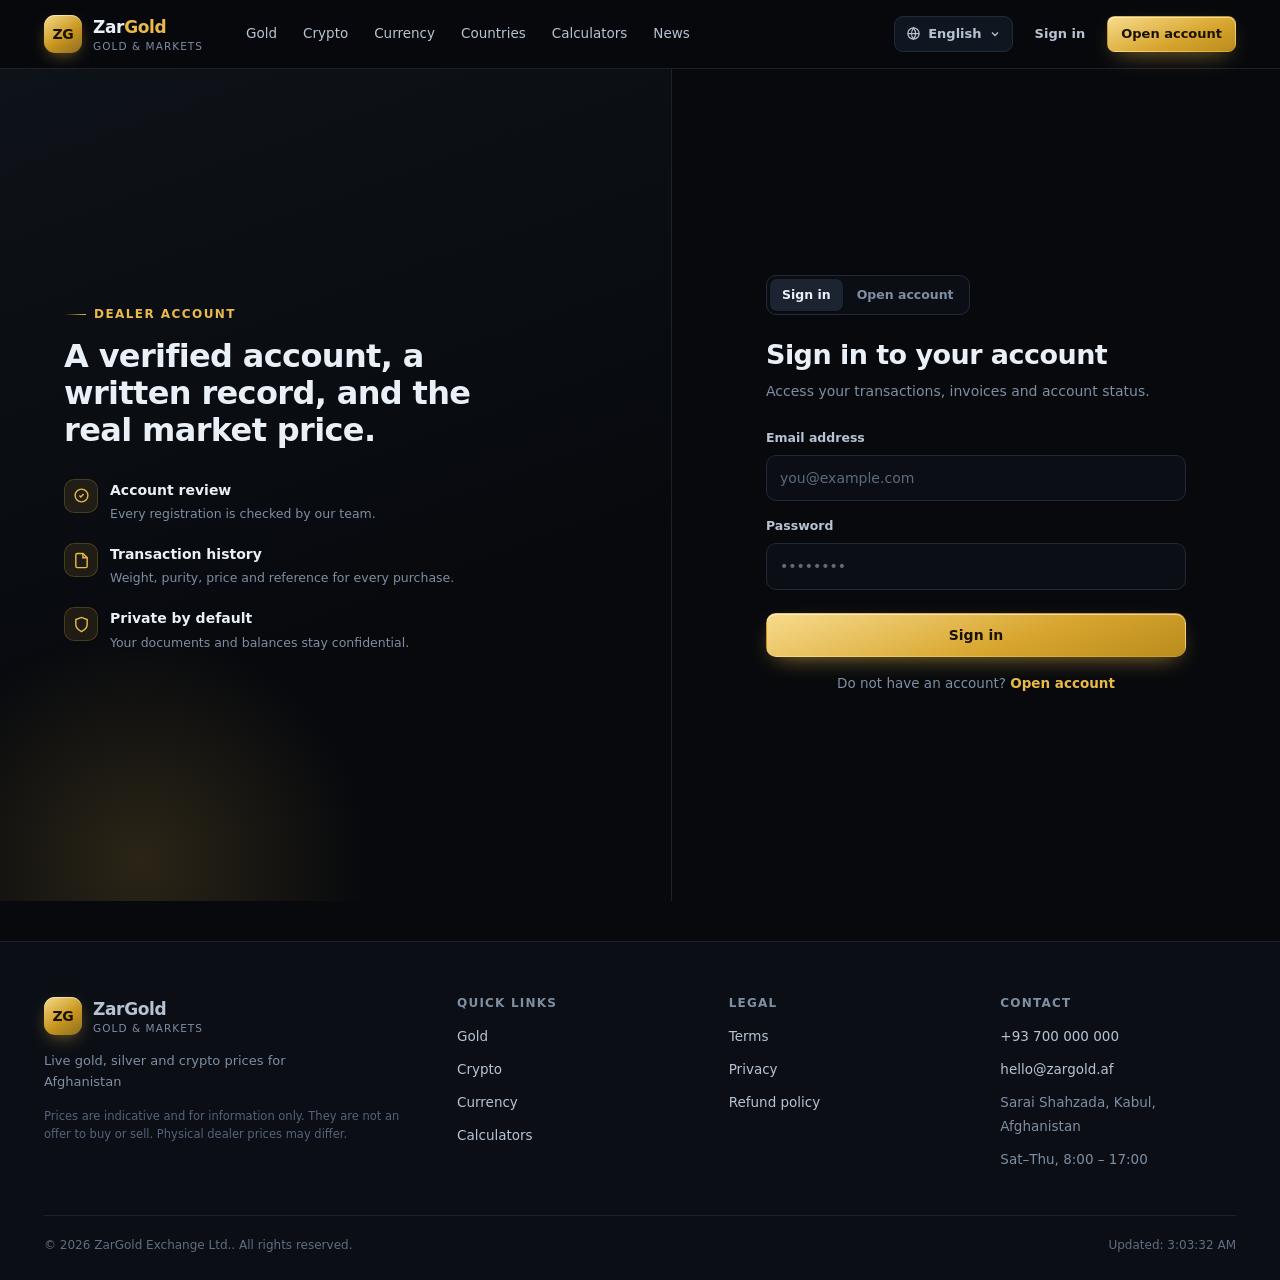
==== account.html @ 8da39511 "Zargold" ====
<!DOCTYPE html>
<html lang="en" dir="ltr">
<head>
<meta charset="utf-8">
<meta name="viewport" content="width=device-width, initial-scale=1">
<title>My Account — ZarGold</title>
<meta name="description" content="Sign in to your ZarGold dealer account to view transactions, invoices and account status.">
<meta name="theme-color" content="#07090D">
<link rel="icon" href="data:image/svg+xml,<svg xmlns='http://www.w3.org/2000/svg' viewBox='0 0 100 100'><rect width='100' height='100' rx='24' fill='%23E9B949'/><text x='50' y='70' font-size='54' text-anchor='middle' font-family='Segoe UI' font-weight='700' fill='%231A1200'>ZG</text></svg>">
<link rel="stylesheet" href="assets/css/app.css">
</head>
<body>

<div id="hdr"></div>

<!-- ============ AUTH ============ -->
<section class="auth" id="authView" hidden>
  <div class="auth__side">
    <div style="max-width:420px;position:relative;z-index:1">
      <div class="eyebrow" id="authEyebrow">Dealer account</div>
      <h2 style="font-size:32px;line-height:1.15;margin-block-end:14px" id="authSideTitle">A verified account, a written record, and the real market price.</h2>
      <div style="margin-block-start:30px">
        <div class="auth__feature">
          <i><svg width="17" height="17" viewBox="0 0 24 24" fill="none" stroke="currentColor" stroke-width="2"><path d="M9 12l2 2 4-4"/><circle cx="12" cy="12" r="9"/></svg></i>
          <div><b id="asF1t">Account review</b><span id="asF1s">Every registration is checked by our team.</span></div>
        </div>
        <div class="auth__feature">
          <i><svg width="17" height="17" viewBox="0 0 24 24" fill="none" stroke="currentColor" stroke-width="2"><path d="M14 2H6a2 2 0 00-2 2v16a2 2 0 002 2h12a2 2 0 002-2V8z"/><path d="M14 2v6h6"/></svg></i>
          <div><b id="asF2t">Transaction history</b><span id="asF2s">Weight, purity, price and reference for every purchase.</span></div>
        </div>
        <div class="auth__feature">
          <i><svg width="17" height="17" viewBox="0 0 24 24" fill="none" stroke="currentColor" stroke-width="2"><path d="M12 22s8-4 8-10V5l-8-3-8 3v7c0 6 8 10 8 10z"/></svg></i>
          <div><b id="asF3t">Private by default</b><span id="asF3s">Your documents and balances stay confidential.</span></div>
        </div>
      </div>
    </div>
  </div>
  <div class="auth__main">
    <div class="auth-card">
      <div class="tabs" id="authTabs" style="margin-block-end:24px">
        <button data-mode="signin" class="is-active" id="tabSignin">Sign in</button>
        <button data-mode="register" id="tabRegister">Register</button>
      </div>
      <h1 id="authTitle">Sign in to your account</h1>
      <p id="authSub">Access your transactions, invoices and account status.</p>
      <div id="authAlert"></div>
      <form id="authForm" autocomplete="on"></form>
      <div id="authHint"></div>
    </div>
  </div>
</section>

<!-- ============ DASHBOARD ============ -->
<section class="shell" id="dashView" hidden>
  <aside class="side">
    <div class="side__label" id="sideLabel">Account</div>
    <a href="account.html" class="is-active" id="sideDash">Overview</a>
    <a href="account.html#history" id="sideHistory">Transactions</a>
    <a href="index.html" id="sidePrices">Live prices</a>
    <div class="spacer" style="flex:1"></div>
    <a href="#" id="sideLogout">Sign out</a>
  </aside>
  <main class="main">
    <div class="page-head">
      <div>
        <h1 id="dashTitle">My account</h1>
        <p id="dashWelcome"></p>
      </div>
      <div id="dashHeadRight"></div>
    </div>

    <div id="dashAlert" style="margin-block-end:20px"></div>

    <div class="kpis" id="dashKpis"></div>

    <div class="panel" id="history">
      <div class="panel__head">
        <span class="panel__title" id="historyTitle">Transaction history</span>
        <span class="muted" style="font-size:12.5px" id="historyCount"></span>
      </div>
      <div class="tbl-wrap">
        <table class="tbl">
          <thead><tr id="txHead"></tr></thead>
          <tbody id="txBody"></tbody>
        </table>
      </div>
    </div>
  </main>
</section>

<!-- ============ MODAL ============ -->
<div class="modal-root" id="modalRoot">
  <div class="modal" id="modalBox"></div>
</div>

<div id="ftr"></div>

<script src="assets/js/config.js"></script>
<script src="assets/js/i18n.js"></script>
<script src="assets/js/prices.js"></script>
<script src="assets/js/store.js"></script>
<script src="assets/js/ui.js"></script>
<script src="assets/js/account.js"></script>
</body>
</html>
---- assets/css/app.css ----
/* ============================================================================
   ZARGOLD — DESIGN SYSTEM
   Dark "trading terminal meets bullion dealer" theme.
   Logical properties throughout, so Pashto/Dari RTL mirrors automatically.
   ========================================================================== */

/* ---------- tokens -------------------------------------------------------- */
:root {
  --bg:        #07090D;
  --bg-soft:   #0B0F15;
  --surface:   #10161F;
  --surface-2: #151D28;
  --surface-3: #1B2430;
  --line:      #212B38;
  --line-soft: #1A222D;

  --text:      #EAF0F8;
  --text-2:    #B7C3D2;
  --muted:     #7E8EA3;

  --gold:      #E9B949;
  --gold-2:    #F7DB8C;
  --gold-deep: #8C6D22;
  --gold-glow: rgba(233, 185, 73, .16);

  --up:        #2FBF71;
  --down:      #E5484D;
  --warn:      #F5A524;
  --info:      #4C8DFF;

  --r-sm: 8px;
  --r:    14px;
  --r-lg: 20px;
  --r-xl: 28px;

  --shadow-1: 0 1px 2px rgba(0,0,0,.4);
  --shadow-2: 0 10px 30px -12px rgba(0,0,0,.7);
  --shadow-3: 0 30px 80px -30px rgba(0,0,0,.9);

  --font: "Segoe UI Variable Display", "Segoe UI", Inter, system-ui, -apple-system, Roboto, Arial, sans-serif;
  --font-rtl: "Segoe UI", Tahoma, "Noto Naskh Arabic", Arial, sans-serif;
  --mono: "Cascadia Mono", "Consolas", ui-monospace, monospace;

  --maxw: 1240px;
  --hdr-h: 68px;
}

/* ---------- reset --------------------------------------------------------- */
*, *::before, *::after { box-sizing: border-box; }
html { -webkit-text-size-adjust: 100%; scroll-behavior: smooth; }
body {
  margin: 0;
  background: var(--bg);
  color: var(--text);
  font-family: var(--font);
  font-size: 15px;
  line-height: 1.6;
  -webkit-font-smoothing: antialiased;
  overflow-x: hidden;
}
html[dir="rtl"] body { font-family: var(--font-rtl); line-height: 1.85; }
img, svg { display: block; max-width: 100%; }
[hidden] { display: none !important; }
a { color: inherit; text-decoration: none; }
button, input, select, textarea { font: inherit; color: inherit; }
h1, h2, h3, h4 { margin: 0; line-height: 1.2; font-weight: 650; letter-spacing: -.02em; }
p { margin: 0; }
::selection { background: var(--gold); color: #101010; }

/* ---------- layout -------------------------------------------------------- */
.wrap { width: 100%; max-width: var(--maxw); margin-inline: auto; padding-inline: 24px; }
.section { padding-block: 84px; position: relative; }
.section--tight { padding-block: 56px; }
.section__head { margin-block-end: 36px; max-width: 660px; }
.section__head--center { margin-inline: auto; text-align: center; }
.eyebrow {
  display: inline-flex; align-items: center; gap: 8px;
  font-size: 12px; font-weight: 700; letter-spacing: .12em; text-transform: uppercase;
  color: var(--gold); margin-block-end: 14px;
}
.eyebrow::before {
  content: ""; width: 22px; height: 1px; background: linear-gradient(90deg, transparent, var(--gold));
}
html[dir="rtl"] .eyebrow::before { background: linear-gradient(270deg, transparent, var(--gold)); }
.h2 { font-size: clamp(26px, 3.2vw, 38px); }
.lead { color: var(--muted); margin-block-start: 12px; font-size: 15.5px; }

.grid { display: grid; gap: 18px; }
.grid--2 { grid-template-columns: repeat(2, minmax(0,1fr)); }
.grid--3 { grid-template-columns: repeat(3, minmax(0,1fr)); }
.grid--4 { grid-template-columns: repeat(4, minmax(0,1fr)); }

.row { display: flex; align-items: center; gap: 10px; }
.between { display: flex; align-items: center; justify-content: space-between; gap: 12px; }
.wrapflex { flex-wrap: wrap; }
.muted { color: var(--muted); }
.mono { font-family: var(--mono); font-variant-numeric: tabular-nums; }
.up { color: var(--up); }
.down { color: var(--down); }
.spacer { flex: 1; }

/* ---------- header -------------------------------------------------------- */
.hdr {
  position: sticky; top: 0; z-index: 60;
  background: rgba(7,9,13,.72);
  backdrop-filter: blur(18px) saturate(140%);
  -webkit-backdrop-filter: blur(18px) saturate(140%);
  border-block-end: 1px solid var(--line-soft);
}
.hdr__inner {
  height: var(--hdr-h);
  display: flex; align-items: center; gap: 20px;
}
.brand { display: flex; align-items: center; gap: 11px; flex-shrink: 0; }
.brand__mark {
  width: 38px; height: 38px; border-radius: 11px;
  background: linear-gradient(145deg, #F7DB8C, #C9971F 55%, #8C6D22);
  color: #1A1200; font-weight: 800; font-size: 14px; letter-spacing: -.02em;
  display: grid; place-items: center;
  box-shadow: 0 6px 18px -6px rgba(233,185,73,.6), inset 0 1px 0 rgba(255,255,255,.5);
}
.brand__name { font-weight: 700; font-size: 17px; letter-spacing: -.02em; }
.brand__name span { color: var(--gold); }
.brand__sub { font-size: 10.5px; color: var(--muted); letter-spacing: .1em; text-transform: uppercase; margin-block-start: -3px; }

.nav { display: flex; align-items: center; gap: 4px; margin-inline-start: 12px; }
.nav a {
  padding: 8px 11px; border-radius: 9px; font-size: 13.5px; font-weight: 500;
  color: var(--text-2); transition: background .18s, color .18s;
}
.nav a:hover { background: var(--surface-2); color: var(--text); }
.nav a.is-active { color: var(--gold); background: rgba(233,185,73,.08); }

.hdr__actions { display: flex; align-items: center; gap: 8px; margin-inline-start: auto; }

.langswitch { position: relative; }
.langswitch__btn {
  display: flex; align-items: center; gap: 7px;
  background: var(--surface); border: 1px solid var(--line); color: var(--text-2);
  padding: 7px 11px; border-radius: 9px; cursor: pointer; font-size: 13px; font-weight: 600;
  transition: border-color .18s, color .18s;
}
.langswitch__btn:hover { border-color: #33404F; color: var(--text); }
.langswitch__menu {
  position: absolute; inset-block-start: calc(100% + 8px); inset-inline-end: 0;
  background: var(--surface-2); border: 1px solid var(--line); border-radius: 12px;
  padding: 6px; min-width: 150px; box-shadow: var(--shadow-3);
  opacity: 0; visibility: hidden; transform: translateY(-6px);
  transition: all .16s ease; z-index: 70;
}
.langswitch.is-open .langswitch__menu { opacity: 1; visibility: visible; transform: none; }
.langswitch__menu button {
  display: flex; width: 100%; align-items: center; justify-content: space-between;
  background: none; border: 0; padding: 8px 10px; border-radius: 8px;
  color: var(--text-2); cursor: pointer; font-size: 13.5px; text-align: start;
}
.langswitch__menu button:hover { background: var(--surface-3); color: var(--text); }
.langswitch__menu button[aria-current="true"] { color: var(--gold); }

.menu-btn { display: none; background: var(--surface); border: 1px solid var(--line); border-radius: 9px; width: 40px; height: 38px; cursor: pointer; color: var(--text); }
.menu-btn svg { margin: auto; }

.mobile-nav { display: none; }

/* ---------- buttons ------------------------------------------------------- */
.btn {
  display: inline-flex; align-items: center; justify-content: center; gap: 8px;
  padding: 10px 18px; border-radius: 10px; border: 1px solid transparent;
  font-size: 14px; font-weight: 620; cursor: pointer; white-space: nowrap;
  transition: transform .15s, box-shadow .2s, background .2s, border-color .2s;
}
.btn:active { transform: translateY(1px); }
.btn--gold {
  background: linear-gradient(160deg, #F7DB8C, #D8A62F 60%, #B98C1C);
  color: #1A1200; box-shadow: 0 8px 24px -10px rgba(233,185,73,.75), inset 0 1px 0 rgba(255,255,255,.55);
}
.btn--gold:hover { box-shadow: 0 12px 30px -10px rgba(233,185,73,.9), inset 0 1px 0 rgba(255,255,255,.6); }
.btn--ghost { background: var(--surface); border-color: var(--line); color: var(--text); }
.btn--ghost:hover { background: var(--surface-2); border-color: #33404F; }
.btn--quiet { background: transparent; color: var(--text-2); border-color: transparent; padding: 8px 12px; }
.btn--quiet:hover { color: var(--text); background: var(--surface-2); }
.btn--sm { padding: 7px 13px; font-size: 13px; border-radius: 8px; }
.btn--danger { background: rgba(229,72,77,.12); color: #FF8A8D; border-color: rgba(229,72,77,.3); }
.btn--danger:hover { background: rgba(229,72,77,.2); }
.btn--ok { background: rgba(47,191,113,.12); color: #5BE39A; border-color: rgba(47,191,113,.3); }
.btn--ok:hover { background: rgba(47,191,113,.2); }
.btn--block { width: 100%; }
.btn[disabled] { opacity: .45; pointer-events: none; }

/* ---------- hero ---------------------------------------------------------- */
.hero { position: relative; padding-block: 74px 56px; overflow: hidden; }
.hero__glow {
  position: absolute; inset-block-start: -280px; inset-inline-start: 50%;
  width: 900px; height: 700px; transform: translateX(-50%);
  background: radial-gradient(circle at 50% 50%, rgba(233,185,73,.20), rgba(233,185,73,.05) 42%, transparent 68%);
  pointer-events: none; filter: blur(10px);
}
html[dir="rtl"] .hero__glow { transform: translateX(50%); }
.hero__grid {
  position: absolute; inset: 0;
  background-image: linear-gradient(rgba(255,255,255,.028) 1px, transparent 1px),
                    linear-gradient(90deg, rgba(255,255,255,.028) 1px, transparent 1px);
  background-size: 64px 64px;
  mask-image: radial-gradient(ellipse 80% 60% at 50% 0%, #000 20%, transparent 75%);
  -webkit-mask-image: radial-gradient(ellipse 80% 60% at 50% 0%, #000 20%, transparent 75%);
  pointer-events: none;
}
.hero .wrap { position: relative; }
.hero__inner { display: grid; grid-template-columns: 1.06fr .94fr; gap: 54px; align-items: center; }
.hero__content { max-width: 760px; }

/* live market widget in the hero */
.hero__visual { position: relative; padding-block-end: 30px; }
.hv {
  position: relative;
  background: linear-gradient(180deg, rgba(21,29,40,.92), rgba(9,12,17,.96));
  border: 1px solid var(--line); border-radius: 22px; padding: 20px;
  box-shadow: var(--shadow-3);
  animation: floatIn .8s cubic-bezier(.2,.7,.3,1) both;
}
@keyframes floatIn { from { transform: translateY(22px) scale(.985); } }
.hv__head { display: flex; align-items: center; justify-content: space-between; }
.hv__sym { font-size: 11.5px; letter-spacing: .1em; color: var(--muted); font-weight: 700; }
.hv__live { display: inline-flex; align-items: center; gap: 6px; font-size: 10.5px; color: #7FE7AE; font-weight: 700; letter-spacing: .08em; }
.hv__price { font-size: 36px; font-weight: 750; letter-spacing: -.045em; margin-block-start: 10px; font-variant-numeric: tabular-nums; }
.hv__sub { font-size: 12px; color: var(--muted); }
.hv__chart { height: 96px; margin-block: 14px 10px; }
.hv__rows { border-block-start: 1px solid var(--line-soft); padding-block-start: 12px; display: flex; flex-direction: column; gap: 10px; }
.hv__row { display: flex; align-items: center; justify-content: space-between; font-size: 13px; }
.hv__row span:first-child { color: var(--muted); }
.hv__row b { font-weight: 650; font-variant-numeric: tabular-nums; }
.hv__badge {
  position: static; margin-block-start: 14px;
  display: flex; align-items: center; gap: 9px;
  background: rgba(47,191,113,.07); border: 1px solid rgba(47,191,113,.18); border-radius: 11px;
  padding: 9px 12px; font-size: 12px; font-weight: 600;
}
.hv__badge i { width: 26px; height: 26px; border-radius: 50%; display: grid; place-items: center; background: rgba(47,191,113,.14); color: #5BE39A; font-style: normal; }
.hv__badge small { display: block; font-weight: 500; color: var(--muted); font-size: 10.5px; }
.badge-live {
  display: inline-flex; align-items: center; gap: 9px;
  padding: 6px 14px 6px 10px; border-radius: 999px;
  background: rgba(47,191,113,.08); border: 1px solid rgba(47,191,113,.22);
  color: #7FE7AE; font-size: 12.5px; font-weight: 600; margin-block-end: 22px;
}
.pulse { width: 7px; height: 7px; border-radius: 50%; background: var(--up); position: relative; }
.pulse::after {
  content: ""; position: absolute; inset: -4px; border-radius: 50%;
  border: 1px solid var(--up); opacity: .6; animation: ring 2s ease-out infinite;
}
@keyframes ring { 0% { transform: scale(.6); opacity: .8; } 100% { transform: scale(1.6); opacity: 0; } }

.hero h1 {
  font-size: clamp(32px, 5vw, 58px); line-height: 1.08; letter-spacing: -.035em;
  font-weight: 700; margin-block-end: 20px;
}
.hero h1 em {
  font-style: normal;
  background: linear-gradient(180deg, #F7DB8C 10%, #D8A62F 90%);
  -webkit-background-clip: text; background-clip: text; color: transparent;
}
html[dir="rtl"] .hero h1 em { display: block; }
.hero__sub { color: var(--text-2); font-size: 16.5px; max-width: 620px; }
.hero__cta { display: flex; gap: 12px; flex-wrap: wrap; margin-block-start: 30px; }

.stats { display: grid; grid-template-columns: repeat(4, 1fr); gap: 1px; margin-block-start: 52px; background: var(--line-soft); border: 1px solid var(--line-soft); border-radius: var(--r-lg); overflow: hidden; }
.stat { background: var(--bg-soft); padding: 20px 22px; }
.stat__v { font-size: 26px; font-weight: 700; letter-spacing: -.03em; color: var(--text); }
.stat__v em { font-style: normal; color: var(--gold); }
.stat__l { font-size: 12px; color: var(--muted); margin-block-start: 2px; }

/* ---------- ticker -------------------------------------------------------- */
.ticker {
  border-block: 1px solid var(--line-soft);
  background: var(--bg-soft);
  overflow: hidden; position: relative;
}
.ticker__track { display: flex; gap: 0; width: max-content; animation: slide 42s linear infinite; }
.ticker:hover .ticker__track { animation-play-state: paused; }
@keyframes slide { to { transform: translateX(-50%); } }
html[dir="rtl"] .ticker__track { animation-name: slide-rtl; }
@keyframes slide-rtl { to { transform: translateX(50%); } }
.tick {
  display: flex; align-items: center; gap: 9px;
  padding: 11px 22px; border-inline-end: 1px solid var(--line-soft);
  font-size: 13px; white-space: nowrap;
}
.tick__sym { color: var(--muted); font-weight: 600; font-size: 12px; letter-spacing: .04em; }
.tick__val { font-weight: 650; font-variant-numeric: tabular-nums; }
.tick__chg { font-size: 12px; font-weight: 600; }

/* ---------- cards --------------------------------------------------------- */
.card {
  background: linear-gradient(180deg, var(--surface), var(--bg-soft));
  border: 1px solid var(--line); border-radius: var(--r-lg);
  padding: 22px; position: relative; overflow: hidden;
  transition: border-color .22s, transform .22s, box-shadow .22s;
}
.card:hover { border-color: #2C3849; transform: translateY(-2px); box-shadow: var(--shadow-2); }
.card--flat { background: var(--surface); }
.card--flat:hover { transform: none; }

.metal { padding: 20px; }
.metal__top { display: flex; align-items: flex-start; justify-content: space-between; gap: 12px; }
.metal__id { display: flex; align-items: center; gap: 11px; }
.metal__icon {
  width: 40px; height: 40px; border-radius: 12px; display: grid; place-items: center;
  font-weight: 700; font-size: 15px; color: #12100A;
  background: linear-gradient(150deg, #F7DB8C, #C9971F);
  box-shadow: inset 0 1px 0 rgba(255,255,255,.5);
}
.metal__code { font-size: 12px; color: var(--muted); letter-spacing: .06em; font-weight: 600; }
.metal__name { font-size: 15px; font-weight: 650; }
.metal__price { font-size: 26px; font-weight: 700; letter-spacing: -.03em; margin-block-start: 18px; font-variant-numeric: tabular-nums; }
.metal__unit { font-size: 12.5px; color: var(--muted); margin-block-start: 1px; }
.metal__spark { margin-block: 14px 12px; height: 46px; }
.metal__foot { display: flex; gap: 14px; padding-block-start: 12px; border-block-start: 1px solid var(--line-soft); font-size: 12.5px; }
.metal__foot div { display: flex; flex-direction: column; gap: 1px; }
.metal__foot span { color: var(--muted); font-size: 11px; }

.chip {
  display: inline-flex; align-items: center; gap: 5px;
  padding: 3px 9px; border-radius: 999px; font-size: 12px; font-weight: 650;
  font-variant-numeric: tabular-nums;
}
.chip--up { background: rgba(47,191,113,.1); color: #5BE39A; }
.chip--down { background: rgba(229,72,77,.1); color: #FF8A8D; }

/* ---------- panels & tables ---------------------------------------------- */
.panel {
  background: var(--surface); border: 1px solid var(--line);
  border-radius: var(--r-lg); overflow: hidden;
}
.panel__head {
  display: flex; align-items: center; justify-content: space-between; gap: 14px;
  padding: 16px 20px; border-block-end: 1px solid var(--line-soft);
}
.panel__title { font-size: 15px; font-weight: 650; }
.panel__body { padding: 20px; }

.tabs { display: inline-flex; background: var(--bg-soft); border: 1px solid var(--line); border-radius: 10px; padding: 3px; gap: 2px; }
.tabs button {
  background: none; border: 0; padding: 6px 12px; border-radius: 7px; cursor: pointer;
  font-size: 12.5px; font-weight: 600; color: var(--muted); transition: all .16s;
}
.tabs button:hover { color: var(--text); }
.tabs button.is-active { background: var(--surface-3); color: var(--text); box-shadow: var(--shadow-1); }

.tbl-wrap { overflow-x: auto; }
table.tbl { width: 100%; border-collapse: collapse; font-size: 13.5px; }
table.tbl th {
  text-align: start; font-size: 11px; font-weight: 700; letter-spacing: .07em;
  text-transform: uppercase; color: var(--muted);
  padding: 12px 16px; border-block-end: 1px solid var(--line-soft);
  white-space: nowrap; background: var(--bg-soft);
}
table.tbl td { padding: 13px 16px; border-block-end: 1px solid var(--line-soft); vertical-align: middle; }
table.tbl tr:last-child td { border-block-end: 0; }
table.tbl tbody tr { transition: background .14s; }
table.tbl tbody tr:hover { background: rgba(255,255,255,.022); }
table.tbl .num { text-align: end; font-variant-numeric: tabular-nums; white-space: nowrap; }

.coin { display: flex; align-items: center; gap: 10px; }
.coin__ic {
  width: 30px; height: 30px; border-radius: 50%; display: grid; place-items: center;
  font-size: 13px; font-weight: 700; color: #fff; flex-shrink: 0;
}
.coin__n { font-weight: 600; }
.coin__c { font-size: 11.5px; color: var(--muted); }

/* ---------- chart --------------------------------------------------------- */
.chart { width: 100%; height: 260px; }
.chart__grid line { stroke: rgba(255,255,255,.05); stroke-width: 1; }
.chart__area { fill: url(#goldFade); }
.chart__line { fill: none; stroke: var(--gold); stroke-width: 2; stroke-linecap: round; stroke-linejoin: round; }
.chart__dot { fill: var(--gold); }
.chart__labels text { fill: var(--muted); font-size: 10px; }

/* ---------- calculator ---------------------------------------------------- */
.calc { display: grid; grid-template-columns: 1fr 1fr; gap: 0; overflow: hidden; }
.calc__form { padding: 28px; }
.calc__out {
  padding: 28px; display: flex; flex-direction: column; justify-content: center;
  background: linear-gradient(150deg, rgba(233,185,73,.09), rgba(233,185,73,.02));
  border-inline-start: 1px solid var(--line);
}
.calc__label { font-size: 12px; color: var(--muted); letter-spacing: .06em; text-transform: uppercase; }
.calc__value { font-size: 34px; font-weight: 700; letter-spacing: -.03em; color: var(--gold-2); font-variant-numeric: tabular-nums; }
.calc__hint { font-size: 12.5px; color: var(--muted); margin-block-start: 8px; }

/* ---------- forms --------------------------------------------------------- */
.field { display: flex; flex-direction: column; gap: 7px; margin-block-end: 15px; }
.field label { font-size: 12.5px; font-weight: 600; color: var(--text-2); }
.input, select.input, textarea.input {
  background: var(--bg-soft); border: 1px solid var(--line); border-radius: 10px;
  padding: 11px 13px; font-size: 14px; color: var(--text); width: 100%;
  transition: border-color .16s, box-shadow .16s;
}
.input:focus { outline: none; border-color: var(--gold-deep); box-shadow: 0 0 0 3px rgba(233,185,73,.12); }
.input::placeholder { color: #5C6A7C; }
select.input { appearance: none; background-image: linear-gradient(45deg, transparent 50%, #7E8EA3 50%), linear-gradient(135deg, #7E8EA3 50%, transparent 50%); background-position: calc(100% - 18px) 50%, calc(100% - 13px) 50%; background-size: 5px 5px, 5px 5px; background-repeat: no-repeat; padding-inline-end: 34px; }
html[dir="rtl"] select.input { background-position: 18px 50%, 13px 50%; }
.field--row { display: grid; grid-template-columns: 1fr 1fr; gap: 12px; }

/* ---------- status pills -------------------------------------------------- */
.pill { display: inline-flex; align-items: center; gap: 6px; padding: 4px 10px; border-radius: 999px; font-size: 12px; font-weight: 650; white-space: nowrap; }
.pill i { width: 6px; height: 6px; border-radius: 50%; background: currentColor; }
.pill--pending { background: rgba(245,165,36,.1); color: #FFC46B; }
.pill--approved { background: rgba(47,191,113,.1); color: #5BE39A; }
.pill--rejected { background: rgba(229,72,77,.1); color: #FF8A8D; }
.pill--delivered, .pill--confirmed { background: rgba(76,141,255,.1); color: #8FB4FF; }
.pill--cancelled { background: rgba(126,142,163,.12); color: #9AA9BC; }

/* ---------- countries ----------------------------------------------------- */
.country {
  display: flex; align-items: center; gap: 13px; padding: 16px 18px;
  background: var(--surface); border: 1px solid var(--line); border-radius: var(--r);
  cursor: pointer; transition: all .18s;
}
.country:hover { border-color: #33404F; background: var(--surface-2); }
.country.is-active { border-color: var(--gold-deep); background: rgba(233,185,73,.06); }
.country__flag {
  width: 38px; height: 38px; flex-shrink: 0;
  display: grid; place-items: center;
  border-radius: 10px; background: var(--surface-3);
  border: 1px solid var(--line);
  font-size: 11px; font-weight: 700; letter-spacing: .06em; color: var(--text-2);
}
.country.is-active .country__flag { background: rgba(233,185,73,.12); border-color: rgba(233,185,73,.32); color: var(--gold); }
.country__n { font-weight: 600; font-size: 14px; }
.country__c { font-size: 11.5px; color: var(--muted); }
.country__p { margin-inline-start: auto; text-align: end; font-size: 13px; font-weight: 650; font-variant-numeric: tabular-nums; }
.country__p small { display: block; font-size: 10.5px; color: var(--muted); font-weight: 500; }

/* ---------- news ---------------------------------------------------------- */
.news { display: flex; flex-direction: column; height: 100%; }
.news__tag { font-size: 11px; font-weight: 700; letter-spacing: .08em; text-transform: uppercase; color: var(--gold); }
.news__h { font-size: 16.5px; font-weight: 650; margin-block: 10px 8px; line-height: 1.35; }
.news__p { font-size: 13.5px; color: var(--muted); flex: 1; }
.news__m { font-size: 12px; color: #5F6E80; margin-block-start: 16px; }
.news__img { height: 130px; border-radius: var(--r); margin-block-end: 16px; background: linear-gradient(135deg, #1B2430, #10161F); display: grid; place-items: center; color: var(--gold); opacity: .9; }

/* ---------- why / trust --------------------------------------------------- */
.why { padding: 24px; }
.why__ic {
  width: 42px; height: 42px; border-radius: 12px; display: grid; place-items: center;
  background: rgba(233,185,73,.09); border: 1px solid rgba(233,185,73,.18); color: var(--gold);
  margin-block-end: 16px;
}
.why__t { font-size: 15px; font-weight: 650; margin-block-end: 6px; }
.why__p { font-size: 13.5px; color: var(--muted); }

/* ---------- CTA band ------------------------------------------------------ */
.band {
  position: relative; overflow: hidden; border-radius: var(--r-xl);
  border: 1px solid rgba(233,185,73,.22);
  background: linear-gradient(130deg, rgba(233,185,73,.13), rgba(233,185,73,.03) 55%, transparent);
  padding: 52px; text-align: center;
}
.band::before {
  content: ""; position: absolute; inset-block-start: -180px; inset-inline-start: 50%;
  transform: translateX(-50%); width: 620px; height: 360px;
  background: radial-gradient(circle, rgba(233,185,73,.22), transparent 65%);
  pointer-events: none;
}
.band h2 { font-size: clamp(24px, 3.4vw, 36px); position: relative; }
.band p { color: var(--text-2); margin-block: 14px 26px; position: relative; }
.band .row { justify-content: center; position: relative; }

/* ---------- footer -------------------------------------------------------- */
.footer { border-block-start: 1px solid var(--line-soft); background: var(--bg-soft); padding-block: 54px 24px; margin-block-start: 40px; }
.footer__grid { display: grid; grid-template-columns: 1.6fr 1fr 1fr 1fr; gap: 36px; }
.footer h4 { font-size: 12px; letter-spacing: .1em; text-transform: uppercase; color: var(--muted); margin-block-end: 14px; font-weight: 700; }
.footer ul { list-style: none; padding: 0; margin: 0; display: flex; flex-direction: column; gap: 9px; }
.footer a { font-size: 13.5px; color: var(--text-2); transition: color .16s; }
.footer a:hover { color: var(--gold); }
.footer__about { font-size: 13px; color: var(--muted); margin-block: 14px 0; max-width: 300px; }
.footer__bar {
  margin-block-start: 44px; padding-block-start: 20px; border-block-start: 1px solid var(--line-soft);
  display: flex; justify-content: space-between; gap: 16px; flex-wrap: wrap;
  font-size: 12px; color: #5F6E80;
}
.disclaimer { font-size: 11.5px; color: #55637A; margin-block-start: 14px; max-width: 640px; line-height: 1.6; }

/* ---------- auth ---------------------------------------------------------- */
.auth {
  min-height: calc(100vh - var(--hdr-h)); display: grid; grid-template-columns: 1.05fr .95fr;
}
.auth__side {
  padding: 64px; position: relative; overflow: hidden;
  background: linear-gradient(160deg, #0E1319, #07090D 65%);
  border-inline-end: 1px solid var(--line-soft);
  display: flex; flex-direction: column; justify-content: center;
}
.auth__side::after {
  content: ""; position: absolute; inset-block-end: -220px; inset-inline-start: -120px;
  width: 520px; height: 520px; border-radius: 50%;
  background: radial-gradient(circle, rgba(233,185,73,.16), transparent 62%);
}
.auth__main { padding: 64px; display: flex; align-items: center; justify-content: center; }
.auth-card { width: 100%; max-width: 420px; }
.auth-card h1 { font-size: 27px; margin-block-end: 8px; }
.auth-card > p { color: var(--muted); font-size: 14px; margin-block-end: 26px; }
.auth__link { font-size: 13.5px; color: var(--muted); text-align: center; margin-block-start: 20px; }
.auth__link a { color: var(--gold); font-weight: 600; }
.auth__feature { display: flex; gap: 12px; margin-block-end: 18px; position: relative; z-index: 1; }
.auth__feature i {
  width: 34px; height: 34px; border-radius: 10px; flex-shrink: 0; display: grid; place-items: center;
  background: rgba(233,185,73,.1); color: var(--gold); border: 1px solid rgba(233,185,73,.2);
  font-style: normal;
}
.auth__feature b { display: block; font-size: 14px; }
.auth__feature span { font-size: 12.5px; color: var(--muted); }
.alert { padding: 12px 14px; border-radius: 10px; font-size: 13px; margin-block-end: 16px; display: flex; gap: 9px; align-items: flex-start; }
.alert--err { background: rgba(229,72,77,.1); border: 1px solid rgba(229,72,77,.25); color: #FFA3A6; }
.alert--ok { background: rgba(47,191,113,.1); border: 1px solid rgba(47,191,113,.25); color: #7FE7AE; }
.alert--info { background: rgba(76,141,255,.09); border: 1px solid rgba(76,141,255,.22); color: #9FC0FF; }
.alert--warn { background: rgba(245,165,36,.09); border: 1px solid rgba(245,165,36,.25); color: #FFC46B; }

/* ---------- dashboard / admin -------------------------------------------- */
.shell { display: grid; grid-template-columns: 236px 1fr; min-height: calc(100vh - var(--hdr-h)); }
.side {
  border-inline-end: 1px solid var(--line-soft); background: var(--bg-soft);
  padding: 22px 14px; display: flex; flex-direction: column; gap: 3px;
}
.side a {
  display: flex; align-items: center; gap: 10px; padding: 9px 12px; border-radius: 9px;
  font-size: 13.5px; color: var(--text-2); font-weight: 500; transition: all .16s;
}
.side a:hover { background: var(--surface-2); color: var(--text); }
.side a.is-active { background: rgba(233,185,73,.09); color: var(--gold); }
.side__label { font-size: 10.5px; letter-spacing: .1em; text-transform: uppercase; color: #55637A; padding: 16px 12px 6px; font-weight: 700; }
.main { padding: 30px 34px 60px; min-width: 0; }
.page-head { display: flex; align-items: flex-end; justify-content: space-between; gap: 16px; margin-block-end: 26px; flex-wrap: wrap; }
.page-head h1 { font-size: 25px; }
.page-head p { color: var(--muted); font-size: 13.5px; margin-block-start: 4px; }

.kpis { display: grid; grid-template-columns: repeat(4, 1fr); gap: 14px; margin-block-end: 24px; }
.kpi { background: var(--surface); border: 1px solid var(--line); border-radius: var(--r); padding: 18px; }
.kpi__l { font-size: 11.5px; color: var(--muted); letter-spacing: .05em; text-transform: uppercase; font-weight: 600; }
.kpi__v { font-size: 24px; font-weight: 700; letter-spacing: -.03em; margin-block-start: 6px; font-variant-numeric: tabular-nums; }
.kpi__d { font-size: 12px; color: var(--muted); margin-block-start: 2px; }

.avatar {
  width: 34px; height: 34px; border-radius: 50%; display: grid; place-items: center;
  font-size: 12.5px; font-weight: 700; flex-shrink: 0;
  background: var(--surface-3); color: var(--text-2); border: 1px solid var(--line);
}
.who { display: flex; align-items: center; gap: 10px; }
.who b { display: block; font-size: 13.5px; font-weight: 600; }
.who span { font-size: 11.5px; color: var(--muted); }

.toolbar { display: flex; gap: 10px; align-items: center; margin-block-end: 16px; flex-wrap: wrap; }
.search { position: relative; flex: 1; min-width: 220px; }
.search input { padding-inline-start: 36px; }
.search svg { position: absolute; inset-inline-start: 12px; inset-block-start: 50%; transform: translateY(-50%); color: var(--muted); }

.empty { padding: 46px 20px; text-align: center; color: var(--muted); font-size: 13.5px; }
.empty svg { margin: 0 auto 12px; opacity: .4; }

/* ---------- modal --------------------------------------------------------- */
.modal-root {
  position: fixed; inset: 0; z-index: 200; display: none;
  background: rgba(4,6,9,.72); backdrop-filter: blur(6px);
  align-items: center; justify-content: center; padding: 20px;
}
.modal-root.is-open { display: flex; }
.modal {
  background: var(--surface); border: 1px solid var(--line); border-radius: var(--r-lg);
  width: 100%; max-width: 520px; box-shadow: var(--shadow-3);
  max-height: 90vh; overflow-y: auto; animation: pop .2s ease;
}
@keyframes pop { from { transform: scale(.97) translateY(8px); opacity: 0; } }
.modal__head { display: flex; align-items: center; justify-content: space-between; padding: 18px 20px; border-block-end: 1px solid var(--line-soft); }
.modal__head h3 { font-size: 16px; }
.modal__body { padding: 20px; }
.modal__foot { padding: 16px 20px; border-block-start: 1px solid var(--line-soft); display: flex; gap: 10px; justify-content: flex-end; }

/* ---------- toast --------------------------------------------------------- */
.toast-root { position: fixed; inset-block-end: 24px; inset-inline-end: 24px; z-index: 300; display: flex; flex-direction: column; gap: 10px; }
.toast {
  background: var(--surface-2); border: 1px solid var(--line); border-inline-start: 3px solid var(--gold);
  border-radius: 10px; padding: 12px 16px; font-size: 13.5px; box-shadow: var(--shadow-3);
  animation: toastIn .25s ease; max-width: 340px;
}
@keyframes toastIn { from { transform: translateY(10px); opacity: 0; } }

/* ---------- mobile bar ---------------------------------------------------- */
.mbar { display: none; }

/* ---------- responsive ---------------------------------------------------- */
@media (max-width: 1100px) {
  .nav { display: none; }
  .hero__inner { grid-template-columns: 1fr; gap: 0; }
  .hero__visual { display: none; }
  .menu-btn { display: grid; }
  .grid--4 { grid-template-columns: repeat(2, minmax(0,1fr)); }
  .kpis { grid-template-columns: repeat(2, 1fr); }
  .footer__grid { grid-template-columns: 1fr 1fr; }
  .auth { grid-template-columns: 1fr; }
  .auth__side { display: none; }
  .mobile-nav.is-open {
    display: flex; flex-direction: column; gap: 2px;
    padding: 10px 16px 18px; border-block-end: 1px solid var(--line);
    background: var(--bg-soft);
  }
  .mobile-nav a { padding: 11px 12px; border-radius: 9px; font-size: 14.5px; color: var(--text-2); }
  .mobile-nav a:hover { background: var(--surface-2); }
}
@media (max-width: 820px) {
  .section { padding-block: 56px; }
  .grid--3, .grid--4, .grid--2 { grid-template-columns: 1fr; }
  .calc { grid-template-columns: 1fr; }
  .calc__out { border-inline-start: 0; border-block-start: 1px solid var(--line); }
  .stats { grid-template-columns: repeat(2, 1fr); }
  .shell { grid-template-columns: 1fr; }
  .side { display: none; }
  .main { padding: 22px 18px 60px; }
  .band { padding: 34px 22px; }
  .hero { padding-block: 46px 36px; }
  .hero__sub { font-size: 15px; }
  .kpis { grid-template-columns: 1fr 1fr; }
  .auth__main { padding: 32px 20px 60px; }
  .footer__grid { grid-template-columns: 1fr; gap: 26px; }
  .mbar {
    display: grid; grid-template-columns: repeat(3, 1fr); gap: 8px;
    position: fixed; inset-block-end: 0; inset-inline: 0; z-index: 90;
    background: rgba(11,15,21,.95); backdrop-filter: blur(14px);
    border-block-start: 1px solid var(--line); padding: 9px 12px calc(9px + env(safe-area-inset-bottom));
  }
  .mbar a, .mbar button {
    display: flex; flex-direction: column; align-items: center; gap: 3px;
    font-size: 10.5px; color: var(--text-2); background: none; border: 0; padding: 6px 0; cursor: pointer;
  }
  .mbar .is-primary { color: var(--gold); }
  body { padding-block-end: 62px; }
}

/* ---------- animation on scroll ------------------------------------------ */
.reveal { opacity: 0; transform: translateY(14px); transition: opacity .6s ease, transform .6s cubic-bezier(.2,.7,.3,1); }
.reveal.is-in { opacity: 1; transform: none; }
@media (prefers-reduced-motion: reduce) {
  .reveal { opacity: 1; transform: none; transition: none; }
  .ticker__track { animation: none; }
  html { scroll-behavior: auto; }
}
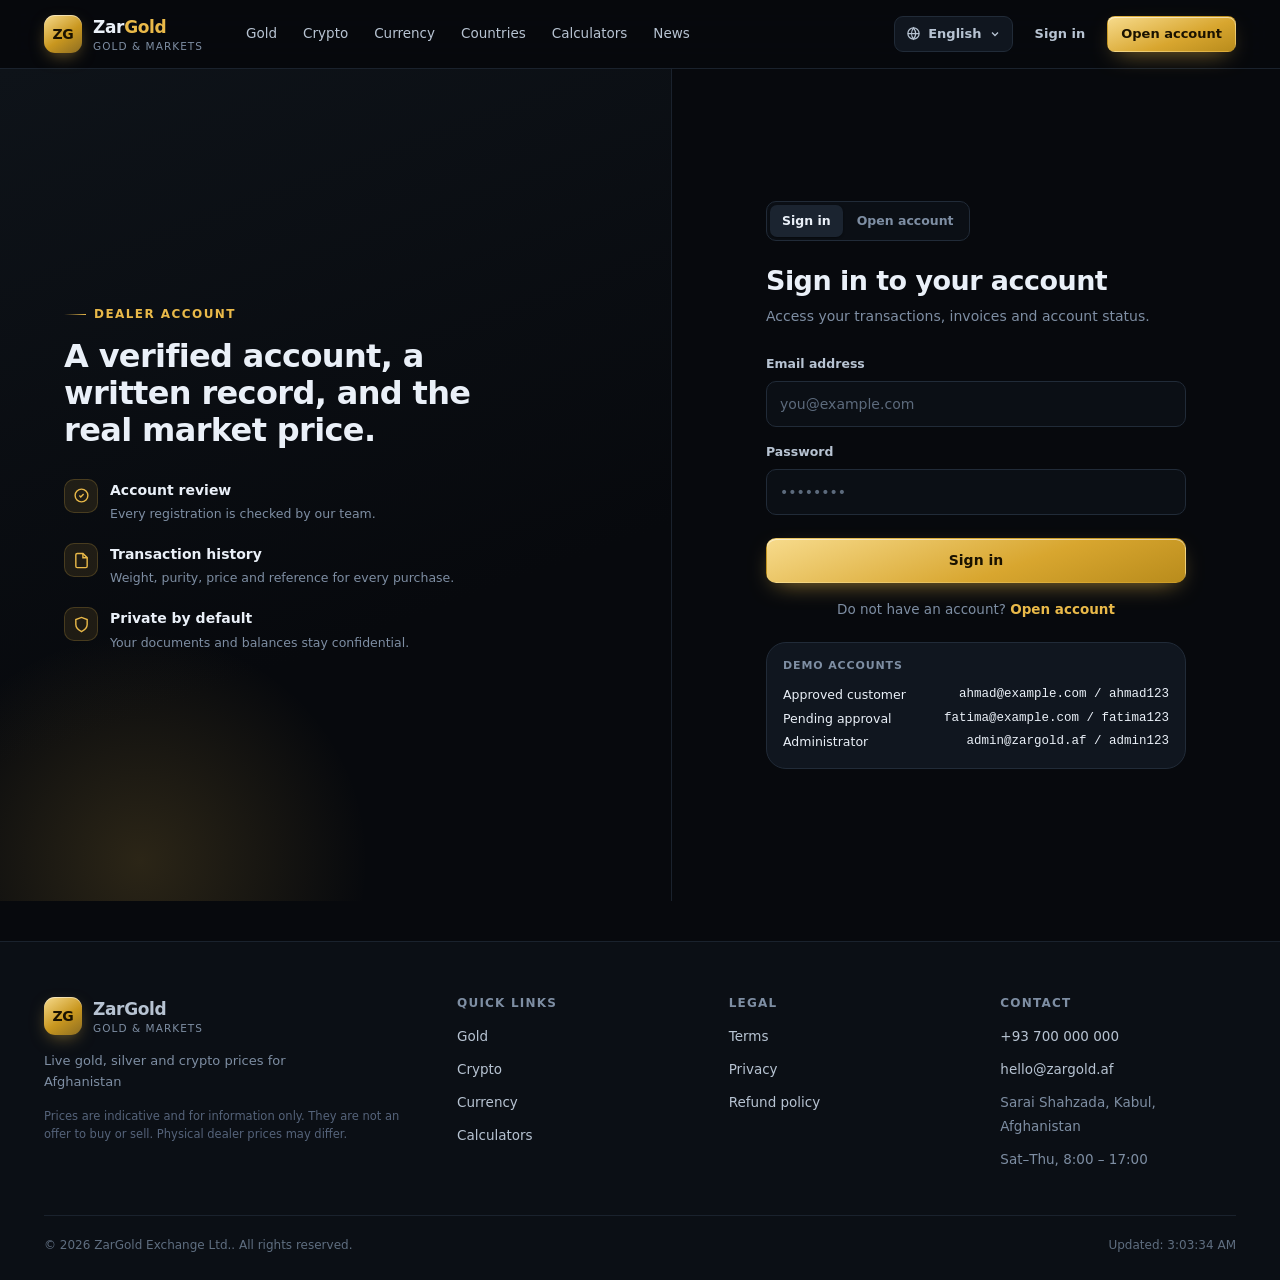
==== commit 1c6ba05b: "bugs fixed 2" ====
--- a/account.html
+++ b/account.html
@@ -7,7 +7,7 @@
 <meta name="description" content="Sign in to your ZarGold dealer account to view transactions, invoices and account status.">
 <meta name="theme-color" content="#07090D">
 <link rel="icon" href="data:image/svg+xml,<svg xmlns='http://www.w3.org/2000/svg' viewBox='0 0 100 100'><rect width='100' height='100' rx='24' fill='%23E9B949'/><text x='50' y='70' font-size='54' text-anchor='middle' font-family='Segoe UI' font-weight='700' fill='%231A1200'>ZG</text></svg>">
-<link rel="stylesheet" href="assets/css/app.css">
+<link rel="stylesheet" href="assets/css/app.css?v=6">
 </head>
 <body>
 
@@ -95,11 +95,11 @@
 
 <div id="ftr"></div>
 
-<script src="assets/js/config.js"></script>
-<script src="assets/js/i18n.js"></script>
-<script src="assets/js/prices.js"></script>
-<script src="assets/js/store.js"></script>
-<script src="assets/js/ui.js"></script>
-<script src="assets/js/account.js"></script>
+<script src="assets/js/config.js?v=6"></script>
+<script src="assets/js/i18n.js?v=6"></script>
+<script src="assets/js/prices.js?v=6"></script>
+<script src="assets/js/store.js?v=6"></script>
+<script src="assets/js/ui.js?v=6"></script>
+<script src="assets/js/account.js?v=6"></script>
 </body>
 </html>
--- a/assets/css/app.css
+++ b/assets/css/app.css
@@ -47,7 +47,7 @@
 
 /* ---------- reset --------------------------------------------------------- */
 *, *::before, *::after { box-sizing: border-box; }
-html { -webkit-text-size-adjust: 100%; scroll-behavior: smooth; }
+html { -webkit-text-size-adjust: 100%; scroll-behavior: smooth; overflow-x: hidden; }
 body {
   margin: 0;
   background: var(--bg);
@@ -86,6 +86,10 @@
 .lead { color: var(--muted); margin-block-start: 12px; font-size: 15.5px; }
 
 .grid { display: grid; gap: 18px; }
+/* grid items must be allowed to shrink below their content's min-content width,
+   otherwise a wide table inside one column stretches the whole section */
+.grid > *, .hero__inner > * { min-width: 0; }
+.panel, .tbl-wrap, .card { min-width: 0; }
 .grid--2 { grid-template-columns: repeat(2, minmax(0,1fr)); }
 .grid--3 { grid-template-columns: repeat(3, minmax(0,1fr)); }
 .grid--4 { grid-template-columns: repeat(4, minmax(0,1fr)); }
@@ -609,6 +613,21 @@
 }
 @media (max-width: 820px) {
   .section { padding-block: 56px; }
+  /* the header cannot fit logo + language + two buttons + menu on a phone */
+  .hdr__inner { gap: 10px; }
+  .hdr__actions .btn { display: none; }
+  .brand__sub { display: none; }
+  .brand__name { font-size: 16px; }
+  /* let data tables scroll sideways instead of squeezing into 350px */
+  table.tbl { min-width: 620px; }
+  /* crypto: on a phone show name, AFN price and change only */
+  #cryptoTbl { min-width: 0; }
+  #cryptoTbl th:nth-child(2), #cryptoTbl td:nth-child(2),
+  #cryptoTbl th:nth-child(5), #cryptoTbl td:nth-child(5) { display: none; }
+  .kpi__v { font-size: 20px; }
+  .kpi { padding: 14px; }
+  .langswitch__btn { padding: 7px 9px; }
+  .wrap { padding-inline: 18px; }
   .grid--3, .grid--4, .grid--2 { grid-template-columns: 1fr; }
   .calc { grid-template-columns: 1fr; }
   .calc__out { border-inline-start: 0; border-block-start: 1px solid var(--line); }
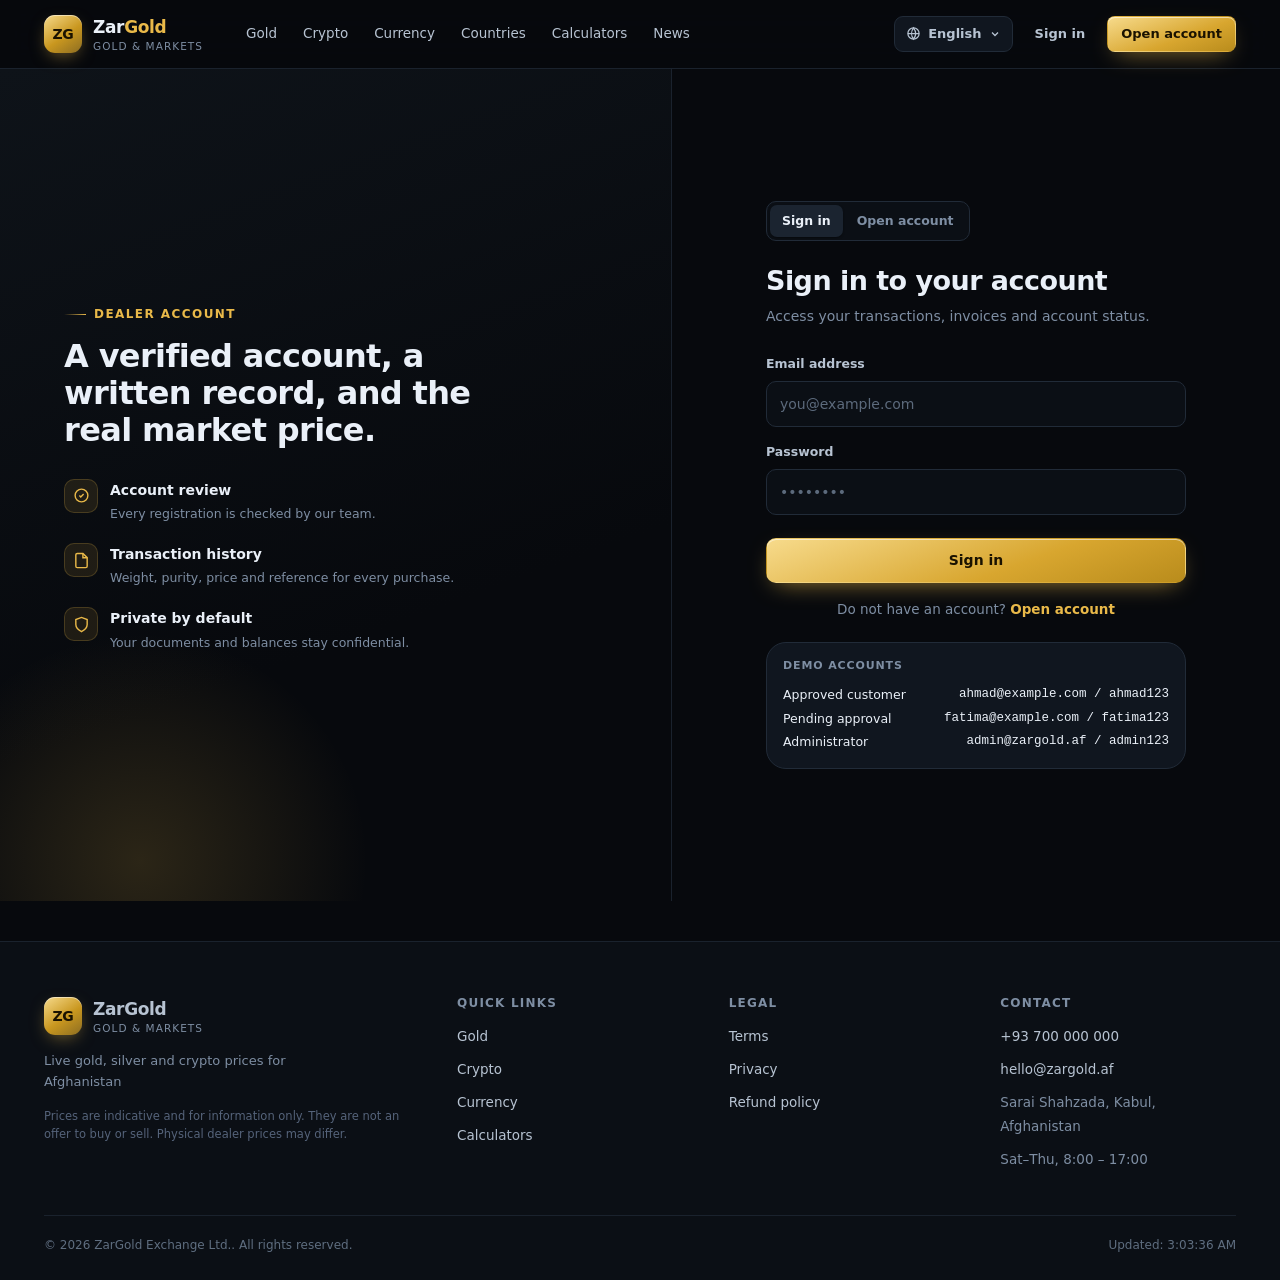
==== commit b1baac29: "bugs fixed 2" ====
--- a/account.html
+++ b/account.html
@@ -7,7 +7,7 @@
 <meta name="description" content="Sign in to your ZarGold dealer account to view transactions, invoices and account status.">
 <meta name="theme-color" content="#07090D">
 <link rel="icon" href="data:image/svg+xml,<svg xmlns='http://www.w3.org/2000/svg' viewBox='0 0 100 100'><rect width='100' height='100' rx='24' fill='%23E9B949'/><text x='50' y='70' font-size='54' text-anchor='middle' font-family='Segoe UI' font-weight='700' fill='%231A1200'>ZG</text></svg>">
-<link rel="stylesheet" href="assets/css/app.css?v=6">
+<link rel="stylesheet" href="assets/css/app.css?v=7">
 </head>
 <body>
 
@@ -95,11 +95,11 @@
 
 <div id="ftr"></div>
 
-<script src="assets/js/config.js?v=6"></script>
-<script src="assets/js/i18n.js?v=6"></script>
-<script src="assets/js/prices.js?v=6"></script>
-<script src="assets/js/store.js?v=6"></script>
-<script src="assets/js/ui.js?v=6"></script>
-<script src="assets/js/account.js?v=6"></script>
+<script src="assets/js/config.js?v=7"></script>
+<script src="assets/js/i18n.js?v=7"></script>
+<script src="assets/js/prices.js?v=7"></script>
+<script src="assets/js/store.js?v=7"></script>
+<script src="assets/js/ui.js?v=7"></script>
+<script src="assets/js/account.js?v=7"></script>
 </body>
 </html>
--- a/assets/css/app.css
+++ b/assets/css/app.css
@@ -89,7 +89,7 @@
 /* grid items must be allowed to shrink below their content's min-content width,
    otherwise a wide table inside one column stretches the whole section */
 .grid > *, .hero__inner > * { min-width: 0; }
-.panel, .tbl-wrap, .card { min-width: 0; }
+.panel, .tbl-wrap, .card, .calc, .calc__out { min-width: 0; max-width: 100%; }
 .grid--2 { grid-template-columns: repeat(2, minmax(0,1fr)); }
 .grid--3 { grid-template-columns: repeat(3, minmax(0,1fr)); }
 .grid--4 { grid-template-columns: repeat(4, minmax(0,1fr)); }
@@ -611,6 +611,13 @@
   .mobile-nav a { padding: 11px 12px; border-radius: 9px; font-size: 14.5px; color: var(--text-2); }
   .mobile-nav a:hover { background: var(--surface-2); }
 }
+/* very small phones: stack the currency From/To pair instead of squeezing it */
+@media (max-width: 480px) {
+  .field--row { grid-template-columns: 1fr; gap: 10px; }
+  .field, .field--row, .calc__out, .calc { min-width: 0; max-width: 100%; }
+  .calc__value { font-size: 26px; }
+}
+
 @media (max-width: 820px) {
   .section { padding-block: 56px; }
   /* the header cannot fit logo + language + two buttons + menu on a phone */
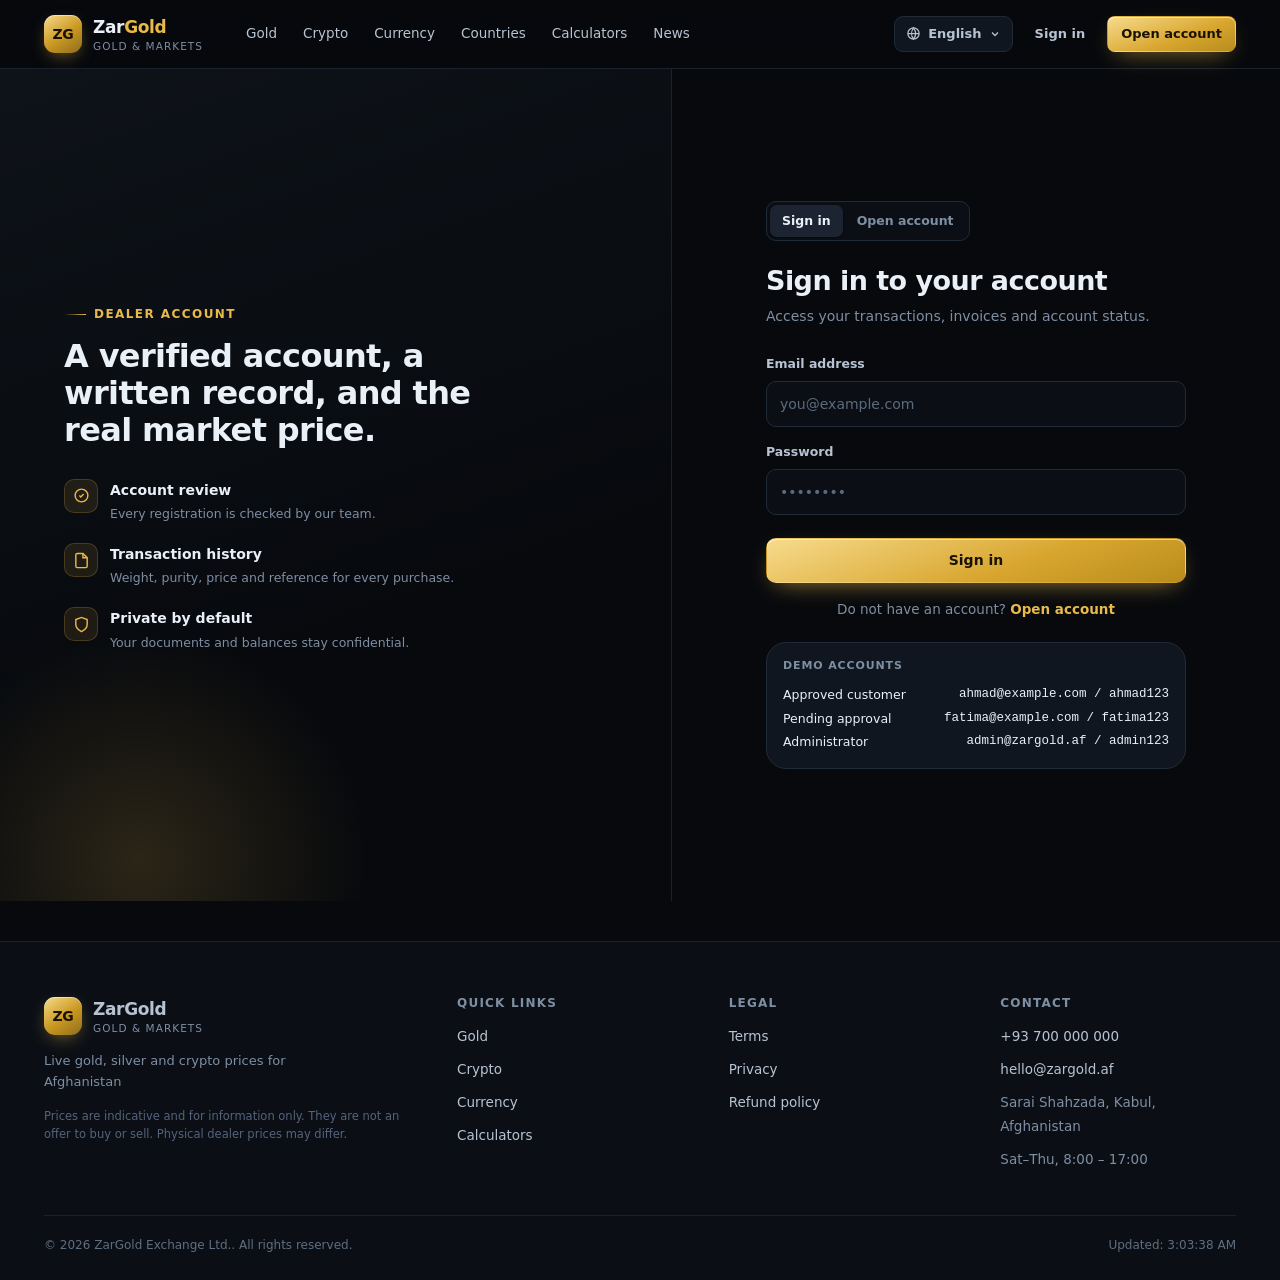
==== commit 3efce6b7: "bugs fixed 3" ====
--- a/account.html
+++ b/account.html
@@ -7,7 +7,7 @@
 <meta name="description" content="Sign in to your ZarGold dealer account to view transactions, invoices and account status.">
 <meta name="theme-color" content="#07090D">
 <link rel="icon" href="data:image/svg+xml,<svg xmlns='http://www.w3.org/2000/svg' viewBox='0 0 100 100'><rect width='100' height='100' rx='24' fill='%23E9B949'/><text x='50' y='70' font-size='54' text-anchor='middle' font-family='Segoe UI' font-weight='700' fill='%231A1200'>ZG</text></svg>">
-<link rel="stylesheet" href="assets/css/app.css?v=7">
+<link rel="stylesheet" href="assets/css/app.css?v=8">
 </head>
 <body>
 
@@ -95,11 +95,11 @@
 
 <div id="ftr"></div>
 
-<script src="assets/js/config.js?v=7"></script>
-<script src="assets/js/i18n.js?v=7"></script>
-<script src="assets/js/prices.js?v=7"></script>
-<script src="assets/js/store.js?v=7"></script>
-<script src="assets/js/ui.js?v=7"></script>
-<script src="assets/js/account.js?v=7"></script>
+<script src="assets/js/config.js?v=8"></script>
+<script src="assets/js/i18n.js?v=8"></script>
+<script src="assets/js/prices.js?v=8"></script>
+<script src="assets/js/store.js?v=8"></script>
+<script src="assets/js/ui.js?v=8"></script>
+<script src="assets/js/account.js?v=8"></script>
 </body>
 </html>
